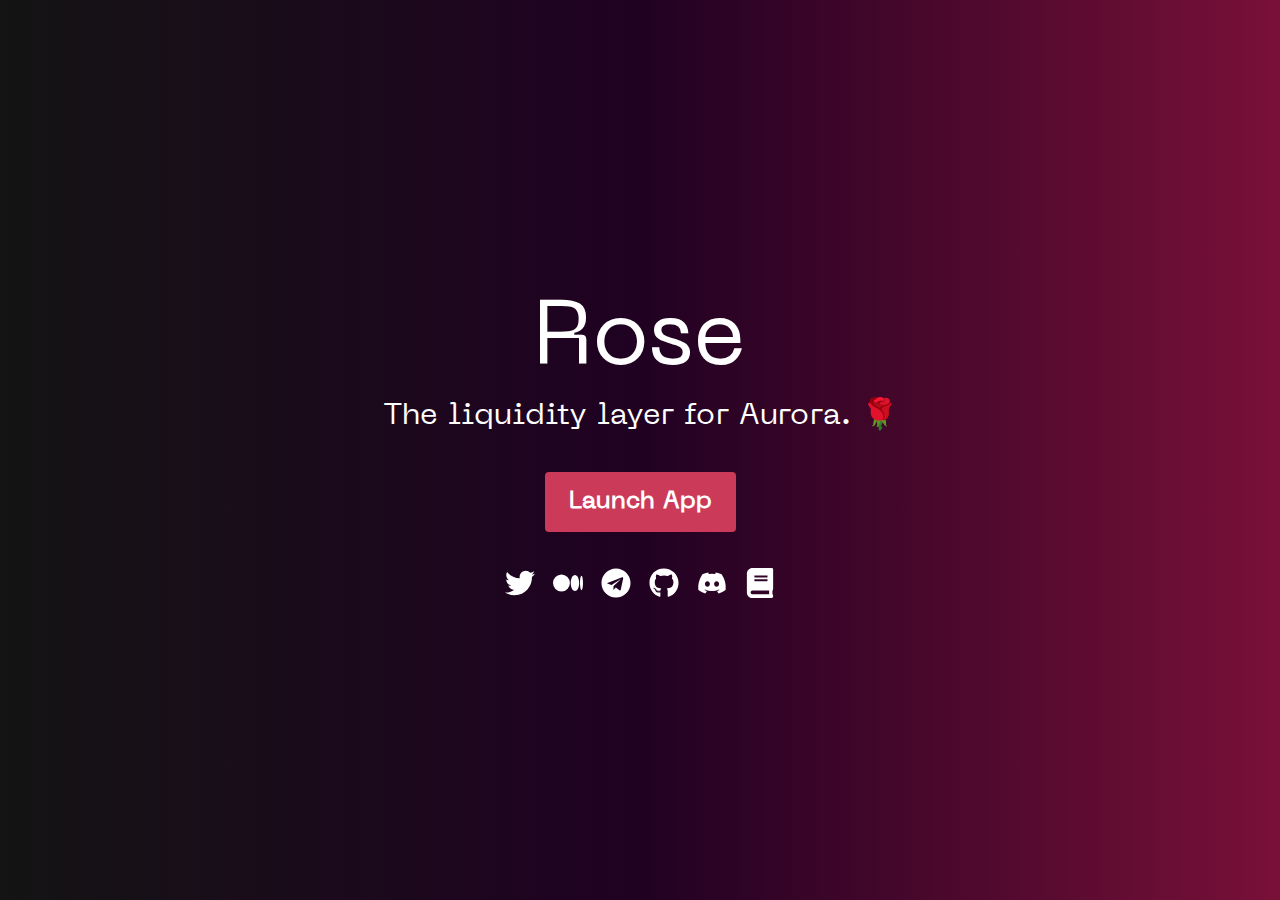
==== index.html @ a91fdd1b "henlo" ====
<!DOCTYPE html>
<html>
  <head>
    <meta name="viewport" content="width=device-width" />
    <meta charset="utf-8" />
    <title>Rose</title>
    <meta name="description" content="rose.fi" />
    <link
      rel="icon"
      href="data:image/svg+xml,&lt;svg xmlns=%22http://www.w3.org/2000/svg%22 viewBox=%220 0 100 100%22&gt;&lt;text y=%22.9em%22 font-size=%2290%22&gt;🌹&lt;/text&gt;&lt;/svg&gt;"
    />
    <meta name="next-head-count" content="5" />
    <link
      rel="preload"
      href="/_next/static/css/6beaf5b59f1abb12f519.css"
      as="style"
    />
    <link
      rel="stylesheet"
      href="/_next/static/css/6beaf5b59f1abb12f519.css"
      data-n-g=""
    />
    <noscript data-n-css=""></noscript>
    <script
      defer=""
      nomodule=""
      src="/_next/static/chunks/polyfills-a40ef1678bae11e696dba45124eadd70.js"
    ></script>
    <script
      src="/_next/static/chunks/webpack-1a8a258926ecde76681b.js"
      defer=""
    ></script>
    <script
      src="/_next/static/chunks/framework-b97a0ed4f13ff8397343.js"
      defer=""
    ></script>
    <script
      src="/_next/static/chunks/main-62b8caa3ccc47893b147.js"
      defer=""
    ></script>
    <script
      src="/_next/static/chunks/pages/_app-d6feaf3e698fba379708.js"
      defer=""
    ></script>
    <script
      src="/_next/static/chunks/d0447323-1ecd23a78791287fe53d.js"
      defer=""
    ></script>
    <script
      src="/_next/static/chunks/1bfc9850-7dde8ed4998980644829.js"
      defer=""
    ></script>
    <script
      src="/_next/static/chunks/pages/index-1eb3679df1182e4a1f9c.js"
      defer=""
    ></script>
    <script
      src="/_next/static/P2ZbpKqKQfCO63rNqw2z6/_buildManifest.js"
      defer=""
    ></script>
    <script
      src="/_next/static/P2ZbpKqKQfCO63rNqw2z6/_ssgManifest.js"
      defer=""
    ></script>
  </head>
  <body>
    <div id="__next">
      <div>
        <section class="hero is-fullheight">
          <div class="hero-body">
            <div class="container has-text-centered">
              <div>
                <p class="title has-text-white is-size-1">Stacking Salmon</p>
                <p class="subtitle has-text-white">
                  Coming soon to Berachain.
                </p>
                <p>
                  <a href="https://google.com"
                    ><button class="button">Launch App</button></a
                  >
                </p>
                <p class="subtitle has-text-white mt-5">
                  <a href="https://twitter.com/stackingsalmon" class="mr-3"
                    ><svg
                      stroke="currentColor"
                      fill="currentColor"
                      stroke-width="0"
                      viewBox="0 0 512 512"
                      height="1em"
                      width="1em"
                      xmlns="http://www.w3.org/2000/svg"
                    >
                      <path
                        d="M459.37 151.716c.325 4.548.325 9.097.325 13.645 0 138.72-105.583 298.558-298.558 298.558-59.452 0-114.68-17.219-161.137-47.106 8.447.974 16.568 1.299 25.34 1.299 49.055 0 94.213-16.568 130.274-44.832-46.132-.975-84.792-31.188-98.112-72.772 6.498.974 12.995 1.624 19.818 1.624 9.421 0 18.843-1.3 27.614-3.573-48.081-9.747-84.143-51.98-84.143-102.985v-1.299c13.969 7.797 30.214 12.67 47.431 13.319-28.264-18.843-46.781-51.005-46.781-87.391 0-19.492 5.197-37.36 14.294-52.954 51.655 63.675 129.3 105.258 216.365 109.807-1.624-7.797-2.599-15.918-2.599-24.04 0-57.828 46.782-104.934 104.934-104.934 30.213 0 57.502 12.67 76.67 33.137 23.715-4.548 46.456-13.32 66.599-25.34-7.798 24.366-24.366 44.833-46.132 57.827 21.117-2.273 41.584-8.122 60.426-16.243-14.292 20.791-32.161 39.308-52.628 54.253z"
                      ></path></svg></a
                  ><a href="https://medium.com/" class="mr-3"
                    ><svg
                      stroke="currentColor"
                      fill="currentColor"
                      stroke-width="0"
                      role="img"
                      viewBox="0 0 24 24"
                      height="1em"
                      width="1em"
                      xmlns="http://www.w3.org/2000/svg"
                    >
                      <title></title>
                      <path
                        d="M13.54 12a6.8 6.8 0 01-6.77 6.82A6.8 6.8 0 010 12a6.8 6.8 0 016.77-6.82A6.8 6.8 0 0113.54 12zM20.96 12c0 3.54-1.51 6.42-3.38 6.42-1.87 0-3.39-2.88-3.39-6.42s1.52-6.42 3.39-6.42 3.38 2.88 3.38 6.42M24 12c0 3.17-.53 5.75-1.19 5.75-.66 0-1.19-2.58-1.19-5.75s.53-5.75 1.19-5.75C23.47 6.25 24 8.83 24 12z"
                      ></path></svg></a
                  ><a href="https://t.me/" class="mr-3"
                    ><svg
                      stroke="currentColor"
                      fill="currentColor"
                      stroke-width="0"
                      viewBox="0 0 496 512"
                      height="1em"
                      width="1em"
                      xmlns="http://www.w3.org/2000/svg"
                    >
                      <path
                        d="M248 8C111 8 0 119 0 256s111 248 248 248 248-111 248-248S385 8 248 8zm121.8 169.9l-40.7 191.8c-3 13.6-11.1 16.9-22.4 10.5l-62-45.7-29.9 28.8c-3.3 3.3-6.1 6.1-12.5 6.1l4.4-63.1 114.9-103.8c5-4.4-1.1-6.9-7.7-2.5l-142 89.4-61.2-19.1c-13.3-4.2-13.6-13.3 2.8-19.7l239.1-92.2c11.1-4 20.8 2.7 17.2 19.5z"
                      ></path></svg></a
                  ><a href="https://github.com/cryptovash" class="mr-3"
                    ><svg
                      stroke="currentColor"
                      fill="currentColor"
                      stroke-width="0"
                      viewBox="0 0 496 512"
                      height="1em"
                      width="1em"
                      xmlns="http://www.w3.org/2000/svg"
                    >
                      <path
                        d="M165.9 397.4c0 2-2.3 3.6-5.2 3.6-3.3.3-5.6-1.3-5.6-3.6 0-2 2.3-3.6 5.2-3.6 3-.3 5.6 1.3 5.6 3.6zm-31.1-4.5c-.7 2 1.3 4.3 4.3 4.9 2.6 1 5.6 0 6.2-2s-1.3-4.3-4.3-5.2c-2.6-.7-5.5.3-6.2 2.3zm44.2-1.7c-2.9.7-4.9 2.6-4.6 4.9.3 2 2.9 3.3 5.9 2.6 2.9-.7 4.9-2.6 4.6-4.6-.3-1.9-3-3.2-5.9-2.9zM244.8 8C106.1 8 0 113.3 0 252c0 110.9 69.8 205.8 169.5 239.2 12.8 2.3 17.3-5.6 17.3-12.1 0-6.2-.3-40.4-.3-61.4 0 0-70 15-84.7-29.8 0 0-11.4-29.1-27.8-36.6 0 0-22.9-15.7 1.6-15.4 0 0 24.9 2 38.6 25.8 21.9 38.6 58.6 27.5 72.9 20.9 2.3-16 8.8-27.1 16-33.7-55.9-6.2-112.3-14.3-112.3-110.5 0-27.5 7.6-41.3 23.6-58.9-2.6-6.5-11.1-33.3 2.6-67.9 20.9-6.5 69 27 69 27 20-5.6 41.5-8.5 62.8-8.5s42.8 2.9 62.8 8.5c0 0 48.1-33.6 69-27 13.7 34.7 5.2 61.4 2.6 67.9 16 17.7 25.8 31.5 25.8 58.9 0 96.5-58.9 104.2-114.8 110.5 9.2 7.9 17 22.9 17 46.4 0 33.7-.3 75.4-.3 83.6 0 6.5 4.6 14.4 17.3 12.1C428.2 457.8 496 362.9 496 252 496 113.3 383.5 8 244.8 8zM97.2 352.9c-1.3 1-1 3.3.7 5.2 1.6 1.6 3.9 2.3 5.2 1 1.3-1 1-3.3-.7-5.2-1.6-1.6-3.9-2.3-5.2-1zm-10.8-8.1c-.7 1.3.3 2.9 2.3 3.9 1.6 1 3.6.7 4.3-.7.7-1.3-.3-2.9-2.3-3.9-2-.6-3.6-.3-4.3.7zm32.4 35.6c-1.6 1.3-1 4.3 1.3 6.2 2.3 2.3 5.2 2.6 6.5 1 1.3-1.3.7-4.3-1.3-6.2-2.2-2.3-5.2-2.6-6.5-1zm-11.4-14.7c-1.6 1-1.6 3.6 0 5.9 1.6 2.3 4.3 3.3 5.6 2.3 1.6-1.3 1.6-3.9 0-6.2-1.4-2.3-4-3.3-5.6-2z"
                      ></path></svg></a
                  ><a href="https://discord.gg/" class="mr-3"
                    ><svg
                      stroke="currentColor"
                      fill="currentColor"
                      stroke-width="0"
                      viewBox="0 0 640 512"
                      height="1em"
                      width="1em"
                      xmlns="http://www.w3.org/2000/svg"
                    >
                      <path
                        d="M524.531,69.836a1.5,1.5,0,0,0-.764-.7A485.065,485.065,0,0,0,404.081,32.03a1.816,1.816,0,0,0-1.923.91,337.461,337.461,0,0,0-14.9,30.6,447.848,447.848,0,0,0-134.426,0,309.541,309.541,0,0,0-15.135-30.6,1.89,1.89,0,0,0-1.924-.91A483.689,483.689,0,0,0,116.085,69.137a1.712,1.712,0,0,0-.788.676C39.068,183.651,18.186,294.69,28.43,404.354a2.016,2.016,0,0,0,.765,1.375A487.666,487.666,0,0,0,176.02,479.918a1.9,1.9,0,0,0,2.063-.676A348.2,348.2,0,0,0,208.12,430.4a1.86,1.86,0,0,0-1.019-2.588,321.173,321.173,0,0,1-45.868-21.853,1.885,1.885,0,0,1-.185-3.126c3.082-2.309,6.166-4.711,9.109-7.137a1.819,1.819,0,0,1,1.9-.256c96.229,43.917,200.41,43.917,295.5,0a1.812,1.812,0,0,1,1.924.233c2.944,2.426,6.027,4.851,9.132,7.16a1.884,1.884,0,0,1-.162,3.126,301.407,301.407,0,0,1-45.89,21.83,1.875,1.875,0,0,0-1,2.611,391.055,391.055,0,0,0,30.014,48.815,1.864,1.864,0,0,0,2.063.7A486.048,486.048,0,0,0,610.7,405.729a1.882,1.882,0,0,0,.765-1.352C623.729,277.594,590.933,167.465,524.531,69.836ZM222.491,337.58c-28.972,0-52.844-26.587-52.844-59.239S193.056,219.1,222.491,219.1c29.665,0,53.306,26.82,52.843,59.239C275.334,310.993,251.924,337.58,222.491,337.58Zm195.38,0c-28.971,0-52.843-26.587-52.843-59.239S388.437,219.1,417.871,219.1c29.667,0,53.307,26.82,52.844,59.239C470.715,310.993,447.538,337.58,417.871,337.58Z"
                      ></path></svg></a
                  ><a href="https://stacking-salmon.gitbook.io/docs/"
                    ><svg
                      stroke="currentColor"
                      fill="currentColor"
                      stroke-width="0"
                      viewBox="0 0 448 512"
                      height="1em"
                      width="1em"
                      xmlns="http://www.w3.org/2000/svg"
                    >
                      <path
                        d="M448 360V24c0-13.3-10.7-24-24-24H96C43 0 0 43 0 96v320c0 53 43 96 96 96h328c13.3 0 24-10.7 24-24v-16c0-7.5-3.5-14.3-8.9-18.7-4.2-15.4-4.2-59.3 0-74.7 5.4-4.3 8.9-11.1 8.9-18.6zM128 134c0-3.3 2.7-6 6-6h212c3.3 0 6 2.7 6 6v20c0 3.3-2.7 6-6 6H134c-3.3 0-6-2.7-6-6v-20zm0 64c0-3.3 2.7-6 6-6h212c3.3 0 6 2.7 6 6v20c0 3.3-2.7 6-6 6H134c-3.3 0-6-2.7-6-6v-20zm253.4 250H96c-17.7 0-32-14.3-32-32 0-17.6 14.4-32 32-32h285.4c-1.9 17.1-1.9 46.9 0 64z"
                      ></path></svg
                  ></a>
                </p>
              </div>
            </div>
          </div>
        </section>
      </div>
    </div>
    <script id="__NEXT_DATA__" type="application/json">
      {
        "props": { "pageProps": {} },
        "page": "/",
        "query": {},
        "buildId": "P2ZbpKqKQfCO63rNqw2z6",
        "nextExport": true,
        "autoExport": true,
        "isFallback": false,
        "scriptLoader": []
      }
    </script>
  </body>
</html>
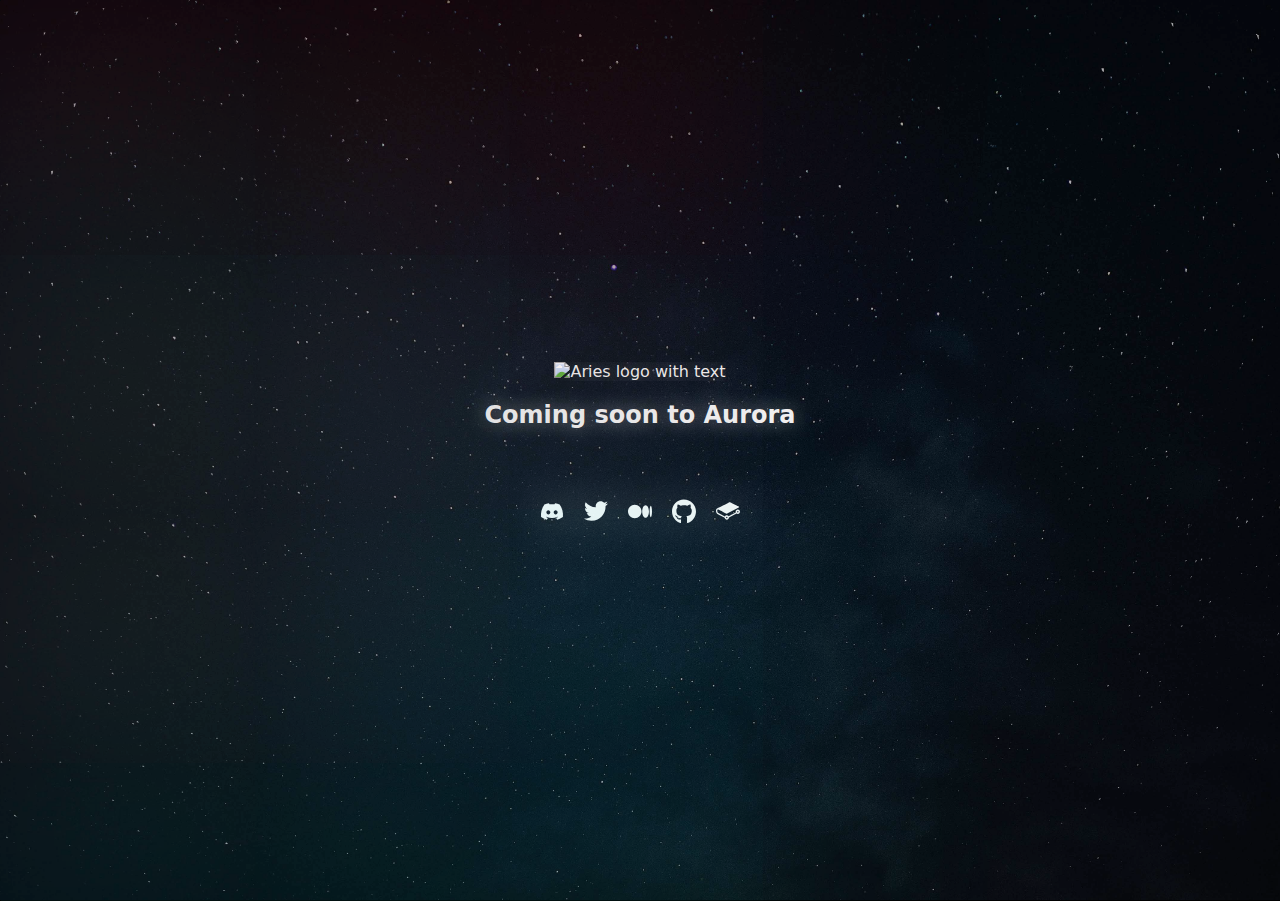
==== commit e1182ac2: "mmmm" ====
--- a/index.html
+++ b/index.html
@@ -1,184 +1,45 @@
 <!DOCTYPE html>
-<html>
-  <head>
-    <meta name="viewport" content="width=device-width" />
-    <meta charset="utf-8" />
-    <title>Rose</title>
-    <meta name="description" content="rose.fi" />
-    <link
-      rel="icon"
-      href="data:image/svg+xml,&lt;svg xmlns=%22http://www.w3.org/2000/svg%22 viewBox=%220 0 100 100%22&gt;&lt;text y=%22.9em%22 font-size=%2290%22&gt;🌹&lt;/text&gt;&lt;/svg&gt;"
-    />
-    <meta name="next-head-count" content="5" />
-    <link
-      rel="preload"
-      href="/_next/static/css/6beaf5b59f1abb12f519.css"
-      as="style"
-    />
-    <link
-      rel="stylesheet"
-      href="/_next/static/css/6beaf5b59f1abb12f519.css"
-      data-n-g=""
-    />
-    <noscript data-n-css=""></noscript>
-    <script
-      defer=""
-      nomodule=""
-      src="/_next/static/chunks/polyfills-a40ef1678bae11e696dba45124eadd70.js"
-    ></script>
-    <script
-      src="/_next/static/chunks/webpack-1a8a258926ecde76681b.js"
-      defer=""
-    ></script>
-    <script
-      src="/_next/static/chunks/framework-b97a0ed4f13ff8397343.js"
-      defer=""
-    ></script>
-    <script
-      src="/_next/static/chunks/main-62b8caa3ccc47893b147.js"
-      defer=""
-    ></script>
-    <script
-      src="/_next/static/chunks/pages/_app-d6feaf3e698fba379708.js"
-      defer=""
-    ></script>
-    <script
-      src="/_next/static/chunks/d0447323-1ecd23a78791287fe53d.js"
-      defer=""
-    ></script>
-    <script
-      src="/_next/static/chunks/1bfc9850-7dde8ed4998980644829.js"
-      defer=""
-    ></script>
-    <script
-      src="/_next/static/chunks/pages/index-1eb3679df1182e4a1f9c.js"
-      defer=""
-    ></script>
-    <script
-      src="/_next/static/P2ZbpKqKQfCO63rNqw2z6/_buildManifest.js"
-      defer=""
-    ></script>
-    <script
-      src="/_next/static/P2ZbpKqKQfCO63rNqw2z6/_ssgManifest.js"
-      defer=""
-    ></script>
-  </head>
-  <body>
-    <div id="__next">
-      <div>
-        <section class="hero is-fullheight">
-          <div class="hero-body">
-            <div class="container has-text-centered">
-              <div>
-                <p class="title has-text-white is-size-1">Stacking Salmon</p>
-                <p class="subtitle has-text-white">
-                  Coming soon to Berachain.
-                </p>
-                <p>
-                  <a href="https://google.com"
-                    ><button class="button">Launch App</button></a
-                  >
-                </p>
-                <p class="subtitle has-text-white mt-5">
-                  <a href="https://twitter.com/stackingsalmon" class="mr-3"
-                    ><svg
-                      stroke="currentColor"
-                      fill="currentColor"
-                      stroke-width="0"
-                      viewBox="0 0 512 512"
-                      height="1em"
-                      width="1em"
-                      xmlns="http://www.w3.org/2000/svg"
-                    >
-                      <path
-                        d="M459.37 151.716c.325 4.548.325 9.097.325 13.645 0 138.72-105.583 298.558-298.558 298.558-59.452 0-114.68-17.219-161.137-47.106 8.447.974 16.568 1.299 25.34 1.299 49.055 0 94.213-16.568 130.274-44.832-46.132-.975-84.792-31.188-98.112-72.772 6.498.974 12.995 1.624 19.818 1.624 9.421 0 18.843-1.3 27.614-3.573-48.081-9.747-84.143-51.98-84.143-102.985v-1.299c13.969 7.797 30.214 12.67 47.431 13.319-28.264-18.843-46.781-51.005-46.781-87.391 0-19.492 5.197-37.36 14.294-52.954 51.655 63.675 129.3 105.258 216.365 109.807-1.624-7.797-2.599-15.918-2.599-24.04 0-57.828 46.782-104.934 104.934-104.934 30.213 0 57.502 12.67 76.67 33.137 23.715-4.548 46.456-13.32 66.599-25.34-7.798 24.366-24.366 44.833-46.132 57.827 21.117-2.273 41.584-8.122 60.426-16.243-14.292 20.791-32.161 39.308-52.628 54.253z"
-                      ></path></svg></a
-                  ><a href="https://medium.com/" class="mr-3"
-                    ><svg
-                      stroke="currentColor"
-                      fill="currentColor"
-                      stroke-width="0"
-                      role="img"
-                      viewBox="0 0 24 24"
-                      height="1em"
-                      width="1em"
-                      xmlns="http://www.w3.org/2000/svg"
-                    >
-                      <title></title>
-                      <path
-                        d="M13.54 12a6.8 6.8 0 01-6.77 6.82A6.8 6.8 0 010 12a6.8 6.8 0 016.77-6.82A6.8 6.8 0 0113.54 12zM20.96 12c0 3.54-1.51 6.42-3.38 6.42-1.87 0-3.39-2.88-3.39-6.42s1.52-6.42 3.39-6.42 3.38 2.88 3.38 6.42M24 12c0 3.17-.53 5.75-1.19 5.75-.66 0-1.19-2.58-1.19-5.75s.53-5.75 1.19-5.75C23.47 6.25 24 8.83 24 12z"
-                      ></path></svg></a
-                  ><a href="https://t.me/" class="mr-3"
-                    ><svg
-                      stroke="currentColor"
-                      fill="currentColor"
-                      stroke-width="0"
-                      viewBox="0 0 496 512"
-                      height="1em"
-                      width="1em"
-                      xmlns="http://www.w3.org/2000/svg"
-                    >
-                      <path
-                        d="M248 8C111 8 0 119 0 256s111 248 248 248 248-111 248-248S385 8 248 8zm121.8 169.9l-40.7 191.8c-3 13.6-11.1 16.9-22.4 10.5l-62-45.7-29.9 28.8c-3.3 3.3-6.1 6.1-12.5 6.1l4.4-63.1 114.9-103.8c5-4.4-1.1-6.9-7.7-2.5l-142 89.4-61.2-19.1c-13.3-4.2-13.6-13.3 2.8-19.7l239.1-92.2c11.1-4 20.8 2.7 17.2 19.5z"
-                      ></path></svg></a
-                  ><a href="https://github.com/cryptovash" class="mr-3"
-                    ><svg
-                      stroke="currentColor"
-                      fill="currentColor"
-                      stroke-width="0"
-                      viewBox="0 0 496 512"
-                      height="1em"
-                      width="1em"
-                      xmlns="http://www.w3.org/2000/svg"
-                    >
-                      <path
-                        d="M165.9 397.4c0 2-2.3 3.6-5.2 3.6-3.3.3-5.6-1.3-5.6-3.6 0-2 2.3-3.6 5.2-3.6 3-.3 5.6 1.3 5.6 3.6zm-31.1-4.5c-.7 2 1.3 4.3 4.3 4.9 2.6 1 5.6 0 6.2-2s-1.3-4.3-4.3-5.2c-2.6-.7-5.5.3-6.2 2.3zm44.2-1.7c-2.9.7-4.9 2.6-4.6 4.9.3 2 2.9 3.3 5.9 2.6 2.9-.7 4.9-2.6 4.6-4.6-.3-1.9-3-3.2-5.9-2.9zM244.8 8C106.1 8 0 113.3 0 252c0 110.9 69.8 205.8 169.5 239.2 12.8 2.3 17.3-5.6 17.3-12.1 0-6.2-.3-40.4-.3-61.4 0 0-70 15-84.7-29.8 0 0-11.4-29.1-27.8-36.6 0 0-22.9-15.7 1.6-15.4 0 0 24.9 2 38.6 25.8 21.9 38.6 58.6 27.5 72.9 20.9 2.3-16 8.8-27.1 16-33.7-55.9-6.2-112.3-14.3-112.3-110.5 0-27.5 7.6-41.3 23.6-58.9-2.6-6.5-11.1-33.3 2.6-67.9 20.9-6.5 69 27 69 27 20-5.6 41.5-8.5 62.8-8.5s42.8 2.9 62.8 8.5c0 0 48.1-33.6 69-27 13.7 34.7 5.2 61.4 2.6 67.9 16 17.7 25.8 31.5 25.8 58.9 0 96.5-58.9 104.2-114.8 110.5 9.2 7.9 17 22.9 17 46.4 0 33.7-.3 75.4-.3 83.6 0 6.5 4.6 14.4 17.3 12.1C428.2 457.8 496 362.9 496 252 496 113.3 383.5 8 244.8 8zM97.2 352.9c-1.3 1-1 3.3.7 5.2 1.6 1.6 3.9 2.3 5.2 1 1.3-1 1-3.3-.7-5.2-1.6-1.6-3.9-2.3-5.2-1zm-10.8-8.1c-.7 1.3.3 2.9 2.3 3.9 1.6 1 3.6.7 4.3-.7.7-1.3-.3-2.9-2.3-3.9-2-.6-3.6-.3-4.3.7zm32.4 35.6c-1.6 1.3-1 4.3 1.3 6.2 2.3 2.3 5.2 2.6 6.5 1 1.3-1.3.7-4.3-1.3-6.2-2.2-2.3-5.2-2.6-6.5-1zm-11.4-14.7c-1.6 1-1.6 3.6 0 5.9 1.6 2.3 4.3 3.3 5.6 2.3 1.6-1.3 1.6-3.9 0-6.2-1.4-2.3-4-3.3-5.6-2z"
-                      ></path></svg></a
-                  ><a href="https://discord.gg/" class="mr-3"
-                    ><svg
-                      stroke="currentColor"
-                      fill="currentColor"
-                      stroke-width="0"
-                      viewBox="0 0 640 512"
-                      height="1em"
-                      width="1em"
-                      xmlns="http://www.w3.org/2000/svg"
-                    >
-                      <path
-                        d="M524.531,69.836a1.5,1.5,0,0,0-.764-.7A485.065,485.065,0,0,0,404.081,32.03a1.816,1.816,0,0,0-1.923.91,337.461,337.461,0,0,0-14.9,30.6,447.848,447.848,0,0,0-134.426,0,309.541,309.541,0,0,0-15.135-30.6,1.89,1.89,0,0,0-1.924-.91A483.689,483.689,0,0,0,116.085,69.137a1.712,1.712,0,0,0-.788.676C39.068,183.651,18.186,294.69,28.43,404.354a2.016,2.016,0,0,0,.765,1.375A487.666,487.666,0,0,0,176.02,479.918a1.9,1.9,0,0,0,2.063-.676A348.2,348.2,0,0,0,208.12,430.4a1.86,1.86,0,0,0-1.019-2.588,321.173,321.173,0,0,1-45.868-21.853,1.885,1.885,0,0,1-.185-3.126c3.082-2.309,6.166-4.711,9.109-7.137a1.819,1.819,0,0,1,1.9-.256c96.229,43.917,200.41,43.917,295.5,0a1.812,1.812,0,0,1,1.924.233c2.944,2.426,6.027,4.851,9.132,7.16a1.884,1.884,0,0,1-.162,3.126,301.407,301.407,0,0,1-45.89,21.83,1.875,1.875,0,0,0-1,2.611,391.055,391.055,0,0,0,30.014,48.815,1.864,1.864,0,0,0,2.063.7A486.048,486.048,0,0,0,610.7,405.729a1.882,1.882,0,0,0,.765-1.352C623.729,277.594,590.933,167.465,524.531,69.836ZM222.491,337.58c-28.972,0-52.844-26.587-52.844-59.239S193.056,219.1,222.491,219.1c29.665,0,53.306,26.82,52.843,59.239C275.334,310.993,251.924,337.58,222.491,337.58Zm195.38,0c-28.971,0-52.843-26.587-52.843-59.239S388.437,219.1,417.871,219.1c29.667,0,53.307,26.82,52.844,59.239C470.715,310.993,447.538,337.58,417.871,337.58Z"
-                      ></path></svg></a
-                  ><a href="https://stacking-salmon.gitbook.io/docs/"
-                    ><svg
-                      stroke="currentColor"
-                      fill="currentColor"
-                      stroke-width="0"
-                      viewBox="0 0 448 512"
-                      height="1em"
-                      width="1em"
-                      xmlns="http://www.w3.org/2000/svg"
-                    >
-                      <path
-                        d="M448 360V24c0-13.3-10.7-24-24-24H96C43 0 0 43 0 96v320c0 53 43 96 96 96h328c13.3 0 24-10.7 24-24v-16c0-7.5-3.5-14.3-8.9-18.7-4.2-15.4-4.2-59.3 0-74.7 5.4-4.3 8.9-11.1 8.9-18.6zM128 134c0-3.3 2.7-6 6-6h212c3.3 0 6 2.7 6 6v20c0 3.3-2.7 6-6 6H134c-3.3 0-6-2.7-6-6v-20zm0 64c0-3.3 2.7-6 6-6h212c3.3 0 6 2.7 6 6v20c0 3.3-2.7 6-6 6H134c-3.3 0-6-2.7-6-6v-20zm253.4 250H96c-17.7 0-32-14.3-32-32 0-17.6 14.4-32 32-32h285.4c-1.9 17.1-1.9 46.9 0 64z"
-                      ></path></svg
-                  ></a>
-                </p>
-              </div>
-            </div>
-          </div>
-        </section>
-      </div>
-    </div>
-    <script id="__NEXT_DATA__" type="application/json">
-      {
-        "props": { "pageProps": {} },
-        "page": "/",
-        "query": {},
-        "buildId": "P2ZbpKqKQfCO63rNqw2z6",
-        "nextExport": true,
-        "autoExport": true,
-        "isFallback": false,
-        "scriptLoader": []
-      }
-    </script>
-  </body>
-</html>
+<html lang="en">
+    <head>
+        <meta charset="UTF-8" />
+        <link rel="icon" href="/favicon.ico" />
+        <link rel="icon" type="image/png" sizes="16x16" href="/favicon-16x16.png" />
+        <link rel="icon" type="image/png" sizes="32x32" href="/favicon-32x32.png" />
+        <link rel="icon" type="image/png" sizes="192x192" href="/favicon-192x192.png" />
+        <link rel="apple-touch-icon" sizes="180x180" href="/apple-touch-icon.png" />
+        <meta name="viewport" content="width=device-width, initial-scale=1.0" />
+        <meta name="theme-color" content="#ffffff" />
+        <meta name="twitter:site" content="@StackingSalmon" />
+        <meta name="twitter:creator" content="@StackingSalmon" />
+        <meta name="twitter:card" content="summary_large_image" />
+        <meta name="twitter:image" content="/aries-og-image.jpg" />
+        <meta property="og:type" content="website" />
+        <meta property="og:title" content="Stacking Salmon" />
+        <meta property="og:description" content="Stacking Salmon is an advanced lending and leveraged yield farming protocol on Berachain." />
+        <meta property="og:image" content="/aries-og-image.jpg" />
+        <meta name="description" content="Stacking Salmon is an advanced lending and leveraged yield farming protocol on Berachain." />
+
+        <link rel="manifest" href="/manifest.json" />
+        <link href="/assets/css/stylesheet.css" rel="stylesheet" />
+        <link rel="preconnect" href="https://fonts.googleapis.com" />
+        <link rel="preconnect" href="https://fonts.gstatic.com" crossorigin />
+        <title>Stacking Salmon</title>
+        <script async src="https://www.googletagmanager.com/gtag/js?id=G-6TH49WE0YV"></script>
+        <script>
+            window.dataLayer = window.dataLayer || [];
+            function gtag() {
+                dataLayer.push(arguments);
+            }
+            gtag("js", new Date());
+
+            gtag("config", "G-6TH49WE0YV");
+        </script>
+      <script type="module" crossorigin src="/assets/index.56cfb321.js"></script>
+      <link rel="modulepreload" href="/assets/vendor.d243c27f.js">
+      <link rel="stylesheet" href="/assets/index.0f902832.css">
+    </head>
+    <body class="aurora">
+        <div id="root"></div>
+        
+    </body>
+</html>--- a/assets/index.0f902832.css
+++ b/assets/index.0f902832.css
@@ -0,0 +1,297 @@
+body {
+    margin: 0;
+    padding: 0;
+    font-family: Circularies,ui-sans-serif,system-ui,-apple-system,BlinkMacSystemFont,Segoe UI,Roboto,Helvetica Neue,Arial,Noto Sans,sans-serif,Apple Color Emoji,Segoe UI Emoji,Segoe UI Symbol,Noto Color Emoji!important;
+    color: #fffffff2;
+    text-shadow: 0 0 20px rgba(255,255,255,.5)
+}
+
+.center {
+    display: flex;
+    flex-direction: column;
+    justify-content: center;
+    align-items: center;
+    height: 100vh;
+    width: 100vw
+}
+
+.logo {
+    filter: drop-shadow(0 0 20px rgba(255,255,255,.5));
+    margin: 10px
+}
+
+.logos-container {
+    margin-top: 40px;
+    display: flex;
+    flex-direction: row;
+    justify-content: center;
+    align-items: center
+}
+
+.bg {
+    position: absolute;
+    background-image: url(/assets/bg.49967791.jpg);
+    background-size: cover;
+    background-position: center;
+    background-repeat: no-repeat;
+    height: 100vh;
+    width: 100vw;
+    filter: brightness(.7);
+    z-index: -1
+}
+
+.aurora {
+    background: #000
+}
+
+.aurora:before,.aurora:after {
+    content: "";
+    display: block;
+    position: absolute;
+    width: 1px;
+    height: 1px;
+    border-radius: 100%;
+    opacity: .08
+}
+
+.aurora:before {
+    box-shadow: 0 0 800px 800px red;
+    animation: hue 5s 0s linear infinite,move1 10s 0s linear infinite
+}
+
+.aurora:after {
+    box-shadow: 0 0 800px 800px #0ff;
+    animation: hue 10s 0s linear infinite,move2 20s 0s linear infinite
+}
+
+@-moz-keyframes hue {
+    0% {
+        filter: hue-rotate(0deg)
+    }
+
+    to {
+        filter: hue-rotate(360deg)
+    }
+}
+
+@-webkit-keyframes hue {
+    0% {
+        filter: hue-rotate(0deg)
+    }
+
+    to {
+        filter: hue-rotate(360deg)
+    }
+}
+
+@-o-keyframes hue {
+    0% {
+        filter: hue-rotate(0deg)
+    }
+
+    to {
+        filter: hue-rotate(360deg)
+    }
+}
+
+@keyframes hue {
+    0% {
+        filter: hue-rotate(0deg)
+    }
+
+    to {
+        filter: hue-rotate(360deg)
+    }
+}
+
+@-moz-keyframes move1 {
+    0% {
+        top: 1vh;
+        left: 49vw
+    }
+
+    25% {
+        left: 1vw
+    }
+
+    50% {
+        top: 99vh
+    }
+
+    75% {
+        left: 99vw
+    }
+
+    to {
+        top: 1vh;
+        left: 49vw
+    }
+}
+
+@-webkit-keyframes move1 {
+    0% {
+        top: 1vh;
+        left: 49vw
+    }
+
+    25% {
+        left: 1vw
+    }
+
+    50% {
+        top: 99vh
+    }
+
+    75% {
+        left: 99vw
+    }
+
+    to {
+        top: 1vh;
+        left: 49vw
+    }
+}
+
+@-o-keyframes move1 {
+    0% {
+        top: 1vh;
+        left: 49vw
+    }
+
+    25% {
+        left: 1vw
+    }
+
+    50% {
+        top: 99vh
+    }
+
+    75% {
+        left: 99vw
+    }
+
+    to {
+        top: 1vh;
+        left: 49vw
+    }
+}
+
+@keyframes move1 {
+    0% {
+        top: 1vh;
+        left: 49vw
+    }
+
+    25% {
+        left: 1vw
+    }
+
+    50% {
+        top: 99vh
+    }
+
+    75% {
+        left: 99vw
+    }
+
+    to {
+        top: 1vh;
+        left: 49vw
+    }
+}
+
+@-moz-keyframes move2 {
+    0% {
+        top: 49vh;
+        left: 99vw
+    }
+
+    25% {
+        top: 99vh
+    }
+
+    50% {
+        left: 1vw
+    }
+
+    75% {
+        top: 1vh
+    }
+
+    to {
+        top: 49vh;
+        left: 99vw
+    }
+}
+
+@-webkit-keyframes move2 {
+    0% {
+        top: 49vh;
+        left: 99vw
+    }
+
+    25% {
+        top: 99vh
+    }
+
+    50% {
+        left: 1vw
+    }
+
+    75% {
+        top: 1vh
+    }
+
+    to {
+        top: 49vh;
+        left: 99vw
+    }
+}
+
+@-o-keyframes move2 {
+    0% {
+        top: 49vh;
+        left: 99vw
+    }
+
+    25% {
+        top: 99vh
+    }
+
+    50% {
+        left: 1vw
+    }
+
+    75% {
+        top: 1vh
+    }
+
+    to {
+        top: 49vh;
+        left: 99vw
+    }
+}
+
+@keyframes move2 {
+    0% {
+        top: 49vh;
+        left: 99vw
+    }
+
+    25% {
+        top: 99vh
+    }
+
+    50% {
+        left: 1vw
+    }
+
+    75% {
+        top: 1vh
+    }
+
+    to {
+        top: 49vh;
+        left: 99vw
+    }
+}